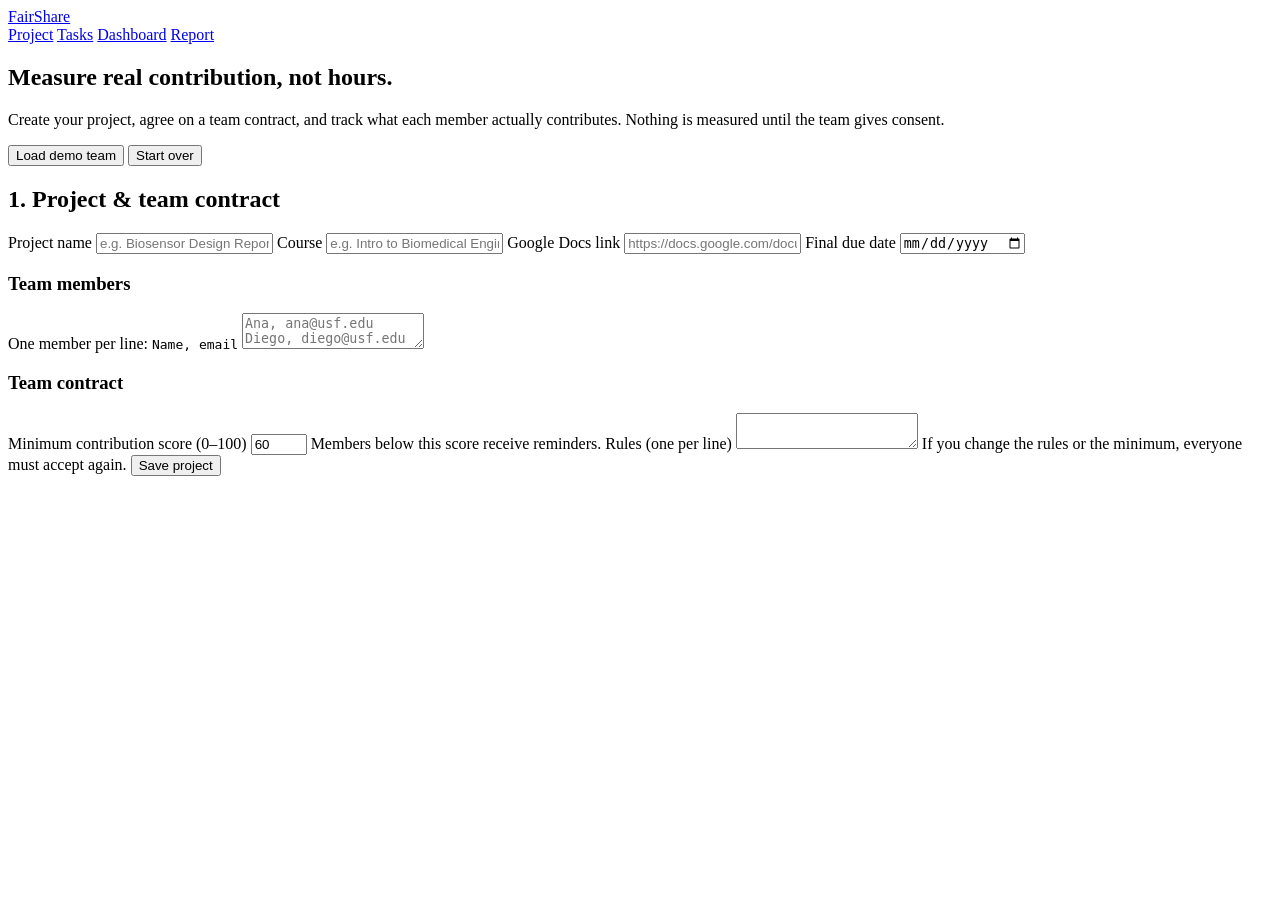
==== index.html @ 9cf21a39 "Add files via upload" ====
<!DOCTYPE html>
<html lang="en">
<head>
  <meta charset="UTF-8">
  <meta name="viewport" content="width=device-width, initial-scale=1.0">
  <title>FairShare – Project</title>
  <link rel="stylesheet" href="css/styles.css">
</head>
<body>
  <!-- Navegación: se repite igual en las 4 páginas (cambia solo la clase "active") -->
  <header class="site-header">
    <a class="logo" href="index.html">FairShare</a>
    <nav class="main-nav">
      <a href="index.html" class="active">Project</a>
      <a href="tasks.html">Tasks</a>
      <a href="dashboard.html">Dashboard</a>
      <a href="report.html">Report</a>
    </nav>
  </header>

  <main class="container">
    <section class="hero">
      <h1>Measure real contribution, not hours.</h1>
      <p>Create your project, agree on a team contract, and track what each member actually contributes.
         Nothing is measured until the team gives consent.</p>
      <div class="button-row">
        <button type="button" id="load-demo-btn" class="btn btn-secondary">Load demo team</button>
        <button type="button" id="reset-btn" class="btn btn-danger">Start over</button>
      </div>
    </section>

    <!-- Mensaje de éxito o error (oculto hasta que lo usemos) -->
    <p id="status-message" class="message" hidden></p>

    <!-- ===== Paso 1: datos del proyecto + reglas del contrato ===== -->
    <section class="card">
      <h2>1. Project &amp; team contract</h2>
      <form id="project-form">
        <div class="form-grid">
          <label>Project name
            <input type="text" id="project-name" required placeholder="e.g. Biosensor Design Report">
          </label>
          <label>Course
            <input type="text" id="project-course" placeholder="e.g. Intro to Biomedical Engineering">
          </label>
          <label>Google Docs link
            <input type="url" id="project-doc" placeholder="https://docs.google.com/document/d/...">
          </label>
          <label>Final due date
            <input type="date" id="project-due" required>
          </label>
        </div>

        <h3>Team members</h3>
        <label>One member per line: <code>Name, email</code>
          <textarea id="project-members" required placeholder="Ana, ana@usf.edu&#10;Diego, diego@usf.edu"></textarea>
        </label>

        <h3>Team contract</h3>
        <label>Minimum contribution score (0–100)
          <input type="number" id="contract-min" min="0" max="100" value="60" required>
          <span class="hint">Members below this score receive reminders.</span>
        </label>
        <label>Rules (one per line)
          <textarea id="contract-rules"></textarea>
          <span class="hint">If you change the rules or the minimum, everyone must accept again.</span>
        </label>

        <button type="submit" class="btn">Save project</button>
      </form>
    </section>

    <!-- ===== Paso 2: cada miembro acepta el contrato (consentimiento) ===== -->
    <section class="card" id="contract-section" hidden>
      <h2>2. Accept the team contract</h2>
      <p class="muted">Each member reads the rules and accepts them. Contribution tracking is only valid once everyone has accepted.</p>
      <ol id="contract-rules-list" class="rules-list"></ol>
      <ul id="acceptance-list" class="member-list"></ul>
      <p id="acceptance-summary"></p>
    </section>
  </main>

  <!--
    La lógica de esta página va aquí mismo, porque la estructura del proyecto
    no incluye un archivo js/index.js. Es un módulo ES igual que los otros.
  -->
  <script type="module">
    import { loadProject, saveProject, clearProject, createId } from "./js/storage.js";
    import { createDemoProject } from "./js/data.js";

    // Reglas sugeridas para un proyecto nuevo
    const DEFAULT_RULES = [
      "Each member reaches the minimum contribution score.",
      "Internal deadline: drafts are due 3 days before the final due date.",
      "If you can't finish a task, tell the team at least 24 hours before.",
      "Members below the minimum receive reminders; level 4 is shown in the final report."
    ];

    // ----- Referencias a elementos del HTML -----
    const form = document.getElementById("project-form");
    const nameInput = document.getElementById("project-name");
    const courseInput = document.getElementById("project-course");
    const docInput = document.getElementById("project-doc");
    const dueInput = document.getElementById("project-due");
    const membersInput = document.getElementById("project-members");
    const minInput = document.getElementById("contract-min");
    const rulesInput = document.getElementById("contract-rules");
    const messageEl = document.getElementById("status-message");
    const contractSection = document.getElementById("contract-section");
    const rulesList = document.getElementById("contract-rules-list");
    const acceptanceList = document.getElementById("acceptance-list");
    const acceptanceSummary = document.getElementById("acceptance-summary");

    // Muestra un mensaje arriba de la página (type: "success" o "error")
    function showMessage(text, type = "success") {
      messageEl.textContent = text;
      messageEl.className = `message ${type}`;
      messageEl.hidden = false;
    }

    // Convierte el texto "Nombre, email" (una línea por miembro) en una lista.
    // Si un miembro ya existía (mismo email o nombre), conserva su id
    // para no perder sus tareas, ediciones y evaluaciones.
    function parseMembers(text, existingMembers) {
      return text
        .split("\n")
        .map((line) => line.trim())
        .filter((line) => line !== "")
        .map((line) => {
          const [name, email = ""] = line.split(",").map((part) => part.trim());
          const existing = existingMembers.find(
            (m) => (email && m.email === email) || m.name === name
          );
          return { id: existing ? existing.id : createId("member"), name, email };
        });
    }

    // Convierte el textarea de reglas en un arreglo de strings
    function parseRules(text) {
      return text.split("\n").map((r) => r.trim()).filter((r) => r !== "");
    }

    // Llena el formulario con los datos del proyecto guardado
    function fillForm(project) {
      nameInput.value = project.name;
      courseInput.value = project.course;
      docInput.value = project.docUrl;
      dueInput.value = project.dueDate;
      membersInput.value = project.members
        .map((m) => (m.email ? `${m.name}, ${m.email}` : m.name))
        .join("\n");
      minInput.value = project.contract.minScore;
      rulesInput.value = project.contract.rules.join("\n");
    }

    // Deja el formulario vacío (con las reglas sugeridas)
    function resetForm() {
      form.reset();
      minInput.value = 60;
      rulesInput.value = DEFAULT_RULES.join("\n");
    }

    // Dibuja la sección del contrato: reglas + botón de aceptar por miembro
    function renderContract(project) {
      if (!project) {
        contractSection.hidden = true;
        return;
      }
      contractSection.hidden = false;

      // Reglas (usamos textContent para evitar inyectar HTML)
      rulesList.innerHTML = "";
      [`Minimum contribution score: ${project.contract.minScore}`, ...project.contract.rules]
        .forEach((rule) => {
          const li = document.createElement("li");
          li.textContent = rule;
          rulesList.appendChild(li);
        });

      // Un renglón por miembro
      acceptanceList.innerHTML = "";
      project.members.forEach((member) => {
        const accepted = project.contract.acceptedBy.includes(member.id);

        const li = document.createElement("li");
        const label = document.createElement("span");
        label.textContent = member.email ? `${member.name} (${member.email})` : member.name;

        const button = document.createElement("button");
        button.type = "button";
        button.className = accepted ? "btn btn-small btn-secondary" : "btn btn-small";
        button.textContent = accepted ? "Accepted ✓ (withdraw)" : "Accept contract";
        button.addEventListener("click", () => toggleAcceptance(member.id));

        li.append(label, button);
        acceptanceList.appendChild(li);
      });

      // Resumen: cuántos aceptaron
      const acceptedCount = project.contract.acceptedBy.length;
      const total = project.members.length;
      acceptanceSummary.textContent =
        acceptedCount === total
          ? `✅ All ${total} members accepted. Tracking is active.`
          : `${acceptedCount} of ${total} members accepted. Tracking starts when everyone accepts.`;
    }

    // Aceptar o retirar la aceptación de un miembro
    function toggleAcceptance(memberId) {
      const project = loadProject();
      const accepted = project.contract.acceptedBy;
      project.contract.acceptedBy = accepted.includes(memberId)
        ? accepted.filter((id) => id !== memberId)  // retirar
        : [...accepted, memberId];                 // aceptar
      saveProject(project);
      renderContract(project);
    }

    // ----- Guardar el formulario -----
    form.addEventListener("submit", (event) => {
      event.preventDefault(); // evita que la página se recargue

      const existing = loadProject();
      const members = parseMembers(membersInput.value, existing ? existing.members : []);
      if (members.length < 2) {
        showMessage("A team needs at least 2 members.", "error");
        return;
      }

      const minScore = Number(minInput.value);
      const rules = parseRules(rulesInput.value);

      // Si es la primera vez, creamos el proyecto con listas vacías
      const project = existing || {
        id: createId("project"),
        contract: { minScore, rules, acceptedBy: [] },
        tasks: [], edits: [], peerRatings: [], reminders: []
      };

      // Si cambió el contrato, todos deben volver a aceptarlo (consentimiento)
      const contractChanged =
        project.contract.minScore !== minScore ||
        JSON.stringify(project.contract.rules) !== JSON.stringify(rules);

      project.name = nameInput.value.trim();
      project.course = courseInput.value.trim();
      project.docUrl = docInput.value.trim();
      project.dueDate = dueInput.value;
      project.members = members;
      project.contract.minScore = minScore;
      project.contract.rules = rules;

      // Solo conservamos aceptaciones de miembros que siguen en el equipo
      const memberIds = members.map((m) => m.id);
      project.contract.acceptedBy = contractChanged
        ? []
        : project.contract.acceptedBy.filter((id) => memberIds.includes(id));

      saveProject(project);
      renderContract(project);
      showMessage(
        contractChanged && existing
          ? "Project saved. The contract changed, so everyone must accept it again."
          : "Project saved. Now each member accepts the contract below."
      );
    });

    // ----- Botón: cargar la demo -----
    document.getElementById("load-demo-btn").addEventListener("click", () => {
      if (loadProject() && !confirm("This will replace your current project. Continue?")) return;
      const demo = createDemoProject();
      saveProject(demo);
      fillForm(demo);
      renderContract(demo);
      showMessage("Demo team loaded: Ana, Sofía, Diego and Matías.");
    });

    // ----- Botón: empezar de cero -----
    document.getElementById("reset-btn").addEventListener("click", () => {
      if (!confirm("Delete the current project and all its data?")) return;
      clearProject();
      resetForm();
      renderContract(null);
      showMessage("Project deleted. You can start a new one.");
    });

    // ----- Al abrir la página: mostrar lo que ya está guardado -----
    const saved = loadProject();
    if (saved) {
      fillForm(saved);
      renderContract(saved);
    } else {
      resetForm();
    }
  </script>
</body>
</html>
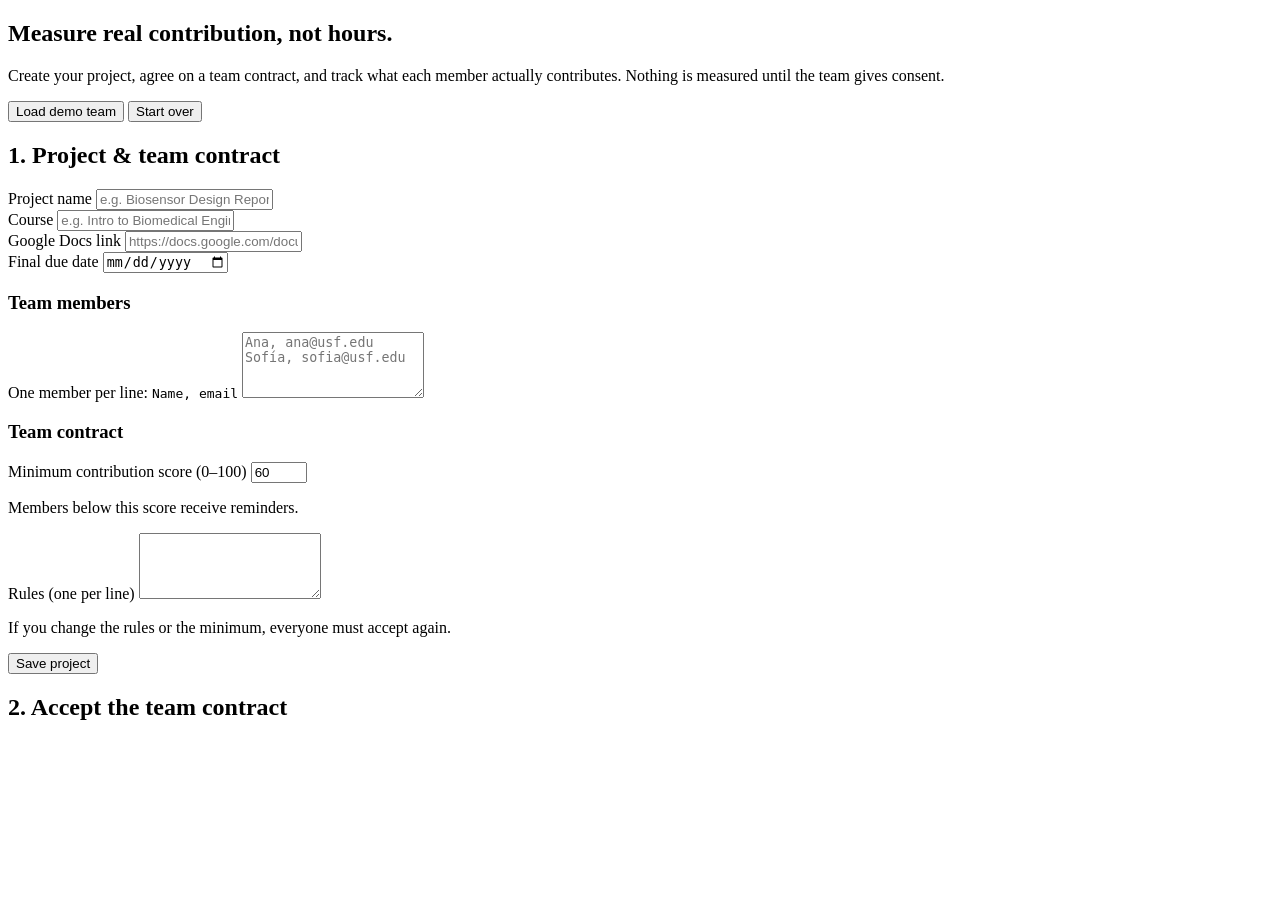
==== commit e24f0f4c: "Add files via upload" ====
--- a/index.html
+++ b/index.html
@@ -1,297 +1,76 @@
 <!DOCTYPE html>
 <html lang="en">
 <head>
-  <meta charset="UTF-8">
-  <meta name="viewport" content="width=device-width, initial-scale=1.0">
-  <title>FairShare – Project</title>
-  <link rel="stylesheet" href="css/styles.css">
+  <meta charset="UTF-8" />
+  <meta name="viewport" content="width=device-width, initial-scale=1.0" />
+  <title>FairShare · Measure real contribution</title>
+  <link rel="stylesheet" href="css/app-pages.css" />
 </head>
-<body>
-  <!-- Navegación: se repite igual en las 4 páginas (cambia solo la clase "active") -->
-  <header class="site-header">
-    <a class="logo" href="index.html">FairShare</a>
-    <nav class="main-nav">
-      <a href="index.html" class="active">Project</a>
-      <a href="tasks.html">Tasks</a>
-      <a href="dashboard.html">Dashboard</a>
-      <a href="report.html">Report</a>
-    </nav>
-  </header>
+<body class="fs-page">
+  <header id="fs-nav" class="fs-nav"></header>
 
-  <main class="container">
-    <section class="hero">
+  <main class="fs-main">
+    <section class="fs-hero">
       <h1>Measure real contribution, not hours.</h1>
-      <p>Create your project, agree on a team contract, and track what each member actually contributes.
-         Nothing is measured until the team gives consent.</p>
-      <div class="button-row">
-        <button type="button" id="load-demo-btn" class="btn btn-secondary">Load demo team</button>
-        <button type="button" id="reset-btn" class="btn btn-danger">Start over</button>
+      <p class="fs-sub">Create your project, agree on a team contract, and track what each member actually contributes. Nothing is measured until the team gives consent.</p>
+      <div class="fs-hero-actions">
+        <button id="load-demo" type="button" class="fs-btn fs-btn-outline">Load demo team</button>
+        <button id="start-over" type="button" class="fs-btn fs-btn-danger-outline">Start over</button>
       </div>
     </section>
 
-    <!-- Mensaje de éxito o error (oculto hasta que lo usemos) -->
-    <p id="status-message" class="message" hidden></p>
+    <div id="message"></div>
 
-    <!-- ===== Paso 1: datos del proyecto + reglas del contrato ===== -->
-    <section class="card">
+    <section class="fs-card">
       <h2>1. Project &amp; team contract</h2>
       <form id="project-form">
-        <div class="form-grid">
-          <label>Project name
-            <input type="text" id="project-name" required placeholder="e.g. Biosensor Design Report">
-          </label>
-          <label>Course
-            <input type="text" id="project-course" placeholder="e.g. Intro to Biomedical Engineering">
-          </label>
-          <label>Google Docs link
-            <input type="url" id="project-doc" placeholder="https://docs.google.com/document/d/...">
-          </label>
-          <label>Final due date
-            <input type="date" id="project-due" required>
-          </label>
+        <div class="fs-grid-2">
+          <div class="fs-field">
+            <label for="p-name">Project name</label>
+            <input id="p-name" class="fs-input" type="text" placeholder="e.g. Biosensor Design Report" required />
+          </div>
+          <div class="fs-field">
+            <label for="p-course">Course</label>
+            <input id="p-course" class="fs-input" type="text" placeholder="e.g. Intro to Biomedical Engineering" />
+          </div>
+          <div class="fs-field">
+            <label for="p-doc">Google Docs link</label>
+            <input id="p-doc" class="fs-input" type="url" placeholder="https://docs.google.com/document/d/..." />
+          </div>
+          <div class="fs-field">
+            <label for="p-due">Final due date</label>
+            <input id="p-due" class="fs-input" type="date" />
+          </div>
         </div>
 
         <h3>Team members</h3>
-        <label>One member per line: <code>Name, email</code>
-          <textarea id="project-members" required placeholder="Ana, ana@usf.edu&#10;Diego, diego@usf.edu"></textarea>
-        </label>
+        <div class="fs-field">
+          <label for="p-members">One member per line: <code>Name, email</code></label>
+          <textarea id="p-members" class="fs-input fs-area" rows="4" placeholder="Ana, ana@usf.edu&#10;Sofía, sofia@usf.edu" required></textarea>
+        </div>
 
         <h3>Team contract</h3>
-        <label>Minimum contribution score (0–100)
-          <input type="number" id="contract-min" min="0" max="100" value="60" required>
-          <span class="hint">Members below this score receive reminders.</span>
-        </label>
-        <label>Rules (one per line)
-          <textarea id="contract-rules"></textarea>
-          <span class="hint">If you change the rules or the minimum, everyone must accept again.</span>
-        </label>
+        <div class="fs-field">
+          <label for="p-min">Minimum contribution score (0–100)</label>
+          <input id="p-min" class="fs-input" type="number" min="0" max="100" value="60" />
+          <p class="fs-hint">Members below this score receive reminders.</p>
+        </div>
+        <div class="fs-field">
+          <label for="p-rules">Rules (one per line)</label>
+          <textarea id="p-rules" class="fs-input fs-area" rows="4"></textarea>
+          <p class="fs-hint">If you change the rules or the minimum, everyone must accept again.</p>
+        </div>
 
-        <button type="submit" class="btn">Save project</button>
+        <button type="submit" class="fs-btn">Save project</button>
       </form>
     </section>
 
-    <!-- ===== Paso 2: cada miembro acepta el contrato (consentimiento) ===== -->
-    <section class="card" id="contract-section" hidden>
+    <section class="fs-card">
       <h2>2. Accept the team contract</h2>
-      <p class="muted">Each member reads the rules and accepts them. Contribution tracking is only valid once everyone has accepted.</p>
-      <ol id="contract-rules-list" class="rules-list"></ol>
-      <ul id="acceptance-list" class="member-list"></ul>
-      <p id="acceptance-summary"></p>
+      <div id="contract"></div>
     </section>
   </main>
 
-  <!--
-    La lógica de esta página va aquí mismo, porque la estructura del proyecto
-    no incluye un archivo js/index.js. Es un módulo ES igual que los otros.
-  -->
-  <script type="module">
-    import { loadProject, saveProject, clearProject, createId } from "./js/storage.js";
-    import { createDemoProject } from "./js/data.js";
-
-    // Reglas sugeridas para un proyecto nuevo
-    const DEFAULT_RULES = [
-      "Each member reaches the minimum contribution score.",
-      "Internal deadline: drafts are due 3 days before the final due date.",
-      "If you can't finish a task, tell the team at least 24 hours before.",
-      "Members below the minimum receive reminders; level 4 is shown in the final report."
-    ];
-
-    // ----- Referencias a elementos del HTML -----
-    const form = document.getElementById("project-form");
-    const nameInput = document.getElementById("project-name");
-    const courseInput = document.getElementById("project-course");
-    const docInput = document.getElementById("project-doc");
-    const dueInput = document.getElementById("project-due");
-    const membersInput = document.getElementById("project-members");
-    const minInput = document.getElementById("contract-min");
-    const rulesInput = document.getElementById("contract-rules");
-    const messageEl = document.getElementById("status-message");
-    const contractSection = document.getElementById("contract-section");
-    const rulesList = document.getElementById("contract-rules-list");
-    const acceptanceList = document.getElementById("acceptance-list");
-    const acceptanceSummary = document.getElementById("acceptance-summary");
-
-    // Muestra un mensaje arriba de la página (type: "success" o "error")
-    function showMessage(text, type = "success") {
-      messageEl.textContent = text;
-      messageEl.className = `message ${type}`;
-      messageEl.hidden = false;
-    }
-
-    // Convierte el texto "Nombre, email" (una línea por miembro) en una lista.
-    // Si un miembro ya existía (mismo email o nombre), conserva su id
-    // para no perder sus tareas, ediciones y evaluaciones.
-    function parseMembers(text, existingMembers) {
-      return text
-        .split("\n")
-        .map((line) => line.trim())
-        .filter((line) => line !== "")
-        .map((line) => {
-          const [name, email = ""] = line.split(",").map((part) => part.trim());
-          const existing = existingMembers.find(
-            (m) => (email && m.email === email) || m.name === name
-          );
-          return { id: existing ? existing.id : createId("member"), name, email };
-        });
-    }
-
-    // Convierte el textarea de reglas en un arreglo de strings
-    function parseRules(text) {
-      return text.split("\n").map((r) => r.trim()).filter((r) => r !== "");
-    }
-
-    // Llena el formulario con los datos del proyecto guardado
-    function fillForm(project) {
-      nameInput.value = project.name;
-      courseInput.value = project.course;
-      docInput.value = project.docUrl;
-      dueInput.value = project.dueDate;
-      membersInput.value = project.members
-        .map((m) => (m.email ? `${m.name}, ${m.email}` : m.name))
-        .join("\n");
-      minInput.value = project.contract.minScore;
-      rulesInput.value = project.contract.rules.join("\n");
-    }
-
-    // Deja el formulario vacío (con las reglas sugeridas)
-    function resetForm() {
-      form.reset();
-      minInput.value = 60;
-      rulesInput.value = DEFAULT_RULES.join("\n");
-    }
-
-    // Dibuja la sección del contrato: reglas + botón de aceptar por miembro
-    function renderContract(project) {
-      if (!project) {
-        contractSection.hidden = true;
-        return;
-      }
-      contractSection.hidden = false;
-
-      // Reglas (usamos textContent para evitar inyectar HTML)
-      rulesList.innerHTML = "";
-      [`Minimum contribution score: ${project.contract.minScore}`, ...project.contract.rules]
-        .forEach((rule) => {
-          const li = document.createElement("li");
-          li.textContent = rule;
-          rulesList.appendChild(li);
-        });
-
-      // Un renglón por miembro
-      acceptanceList.innerHTML = "";
-      project.members.forEach((member) => {
-        const accepted = project.contract.acceptedBy.includes(member.id);
-
-        const li = document.createElement("li");
-        const label = document.createElement("span");
-        label.textContent = member.email ? `${member.name} (${member.email})` : member.name;
-
-        const button = document.createElement("button");
-        button.type = "button";
-        button.className = accepted ? "btn btn-small btn-secondary" : "btn btn-small";
-        button.textContent = accepted ? "Accepted ✓ (withdraw)" : "Accept contract";
-        button.addEventListener("click", () => toggleAcceptance(member.id));
-
-        li.append(label, button);
-        acceptanceList.appendChild(li);
-      });
-
-      // Resumen: cuántos aceptaron
-      const acceptedCount = project.contract.acceptedBy.length;
-      const total = project.members.length;
-      acceptanceSummary.textContent =
-        acceptedCount === total
-          ? `✅ All ${total} members accepted. Tracking is active.`
-          : `${acceptedCount} of ${total} members accepted. Tracking starts when everyone accepts.`;
-    }
-
-    // Aceptar o retirar la aceptación de un miembro
-    function toggleAcceptance(memberId) {
-      const project = loadProject();
-      const accepted = project.contract.acceptedBy;
-      project.contract.acceptedBy = accepted.includes(memberId)
-        ? accepted.filter((id) => id !== memberId)  // retirar
-        : [...accepted, memberId];                 // aceptar
-      saveProject(project);
-      renderContract(project);
-    }
-
-    // ----- Guardar el formulario -----
-    form.addEventListener("submit", (event) => {
-      event.preventDefault(); // evita que la página se recargue
-
-      const existing = loadProject();
-      const members = parseMembers(membersInput.value, existing ? existing.members : []);
-      if (members.length < 2) {
-        showMessage("A team needs at least 2 members.", "error");
-        return;
-      }
-
-      const minScore = Number(minInput.value);
-      const rules = parseRules(rulesInput.value);
-
-      // Si es la primera vez, creamos el proyecto con listas vacías
-      const project = existing || {
-        id: createId("project"),
-        contract: { minScore, rules, acceptedBy: [] },
-        tasks: [], edits: [], peerRatings: [], reminders: []
-      };
-
-      // Si cambió el contrato, todos deben volver a aceptarlo (consentimiento)
-      const contractChanged =
-        project.contract.minScore !== minScore ||
-        JSON.stringify(project.contract.rules) !== JSON.stringify(rules);
-
-      project.name = nameInput.value.trim();
-      project.course = courseInput.value.trim();
-      project.docUrl = docInput.value.trim();
-      project.dueDate = dueInput.value;
-      project.members = members;
-      project.contract.minScore = minScore;
-      project.contract.rules = rules;
-
-      // Solo conservamos aceptaciones de miembros que siguen en el equipo
-      const memberIds = members.map((m) => m.id);
-      project.contract.acceptedBy = contractChanged
-        ? []
-        : project.contract.acceptedBy.filter((id) => memberIds.includes(id));
-
-      saveProject(project);
-      renderContract(project);
-      showMessage(
-        contractChanged && existing
-          ? "Project saved. The contract changed, so everyone must accept it again."
-          : "Project saved. Now each member accepts the contract below."
-      );
-    });
-
-    // ----- Botón: cargar la demo -----
-    document.getElementById("load-demo-btn").addEventListener("click", () => {
-      if (loadProject() && !confirm("This will replace your current project. Continue?")) return;
-      const demo = createDemoProject();
-      saveProject(demo);
-      fillForm(demo);
-      renderContract(demo);
-      showMessage("Demo team loaded: Ana, Sofía, Diego and Matías.");
-    });
-
-    // ----- Botón: empezar de cero -----
-    document.getElementById("reset-btn").addEventListener("click", () => {
-      if (!confirm("Delete the current project and all its data?")) return;
-      clearProject();
-      resetForm();
-      renderContract(null);
-      showMessage("Project deleted. You can start a new one.");
-    });
-
-    // ----- Al abrir la página: mostrar lo que ya está guardado -----
-    const saved = loadProject();
-    if (saved) {
-      fillForm(saved);
-      renderContract(saved);
-    } else {
-      resetForm();
-    }
-  </script>
+  <script type="module" src="js/project.js"></script>
 </body>
 </html>
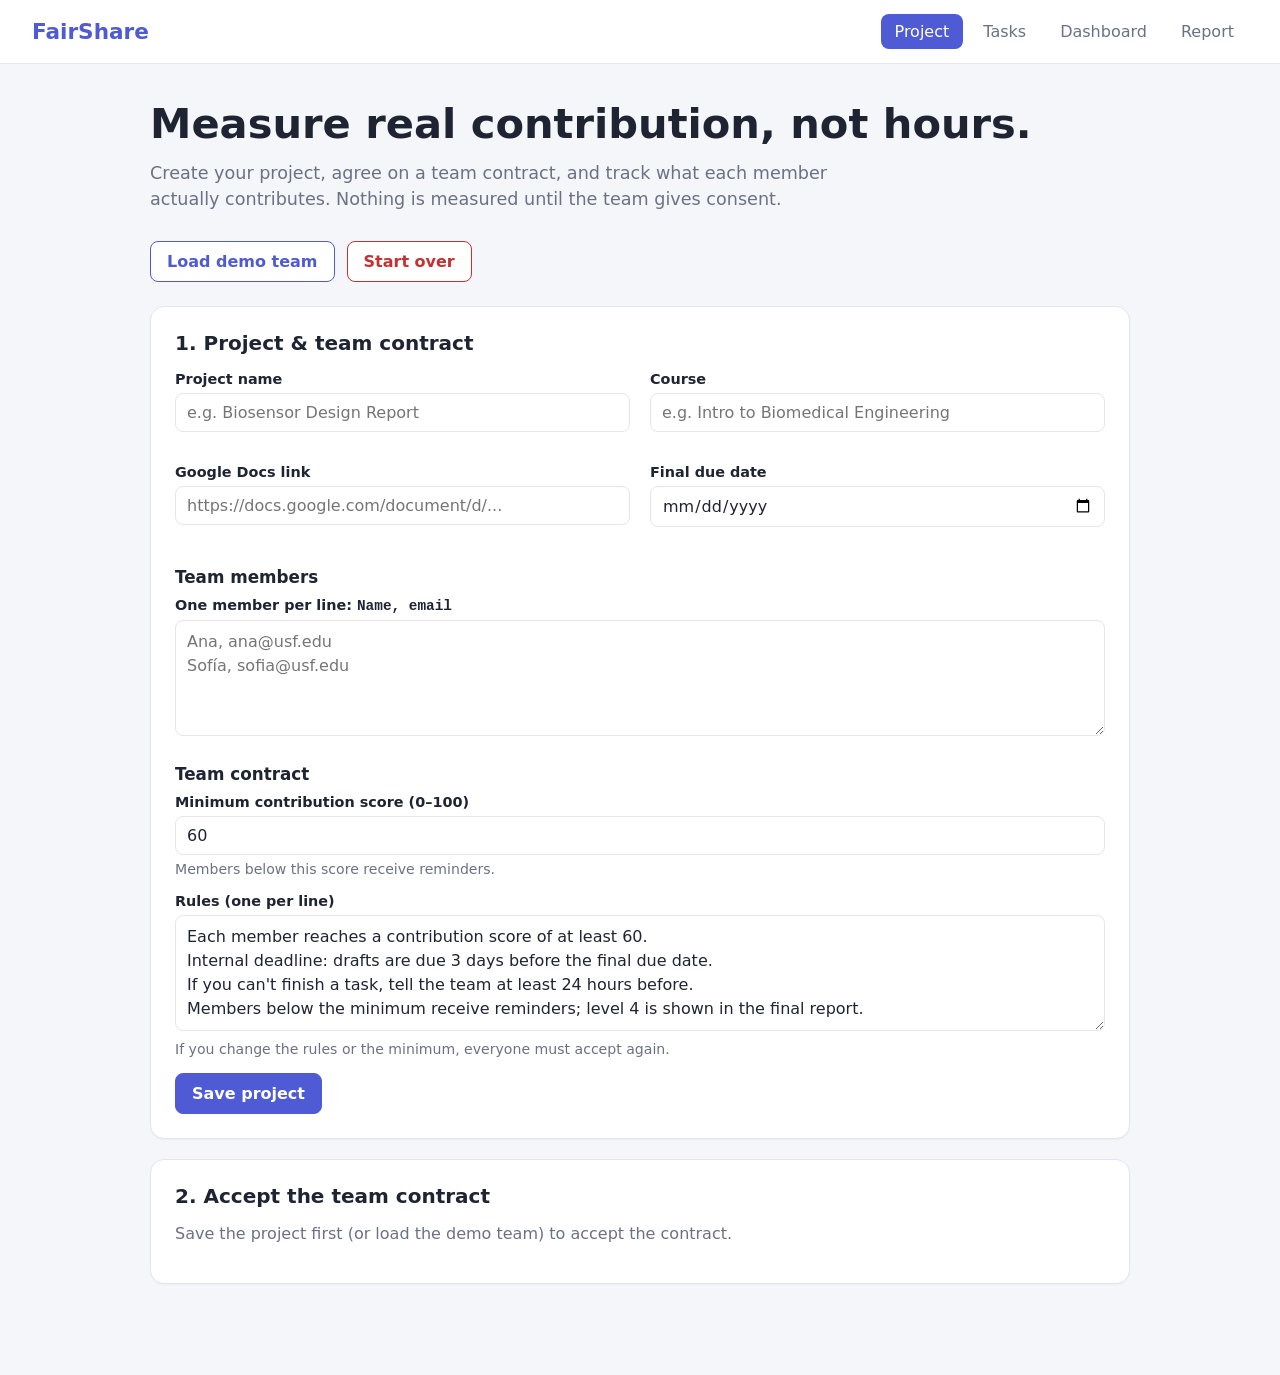
==== commit f4e59520: "Add files via upload" ====
--- a/index.html
+++ b/index.html
@@ -4,7 +4,7 @@
   <meta charset="UTF-8" />
   <meta name="viewport" content="width=device-width, initial-scale=1.0" />
   <title>FairShare · Measure real contribution</title>
-  <link rel="stylesheet" href="css/app-pages.css" />
+  <link rel="stylesheet" href="app-pages.css" />
 </head>
 <body class="fs-page">
   <header id="fs-nav" class="fs-nav"></header>
@@ -71,6 +71,6 @@
     </section>
   </main>
 
-  <script type="module" src="js/project.js"></script>
+  <script type="module" src="project.js"></script>
 </body>
 </html>
--- a/app-pages.css
+++ b/app-pages.css
@@ -0,0 +1,186 @@
+/* app-pages.css — Estilos de Tasks, Dashboard y Report.
+   Todas las clases empiezan con "fs-" para no chocar con styles.css. */
+
+:root {
+  --fs-primary: #4f5bd5;
+  --fs-primary-dark: #3e49b8;
+  --fs-bg: #f5f6fa;
+  --fs-border: #e4e6ef;
+  --fs-text: #1f2433;
+  --fs-muted: #6b7185;
+  --fs-ok: #2f855a;
+  --fs-ok-bg: #e6f4ea;
+  --fs-risk: #b7791f;
+  --fs-risk-bg: #fdf3dc;
+  --fs-below: #c53030;
+  --fs-below-bg: #fde8e8;
+}
+
+body.fs-page {
+  margin: 0;
+  background: var(--fs-bg);
+  color: var(--fs-text);
+  font-family: system-ui, -apple-system, "Segoe UI", Roboto, sans-serif;
+}
+
+/* ---------- Navbar ---------- */
+.fs-nav {
+  display: flex; justify-content: space-between; align-items: center;
+  padding: 14px 32px; background: #fff; border-bottom: 1px solid var(--fs-border);
+  position: sticky; top: 0; z-index: 10;
+}
+.fs-brand { font-weight: 700; font-size: 1.35rem; color: var(--fs-primary); text-decoration: none; }
+.fs-nav nav { display: flex; gap: 6px; }
+.fs-nav nav a {
+  padding: 8px 14px; border-radius: 8px; color: var(--fs-muted);
+  text-decoration: none; font-weight: 500;
+}
+.fs-nav nav a:hover { color: var(--fs-text); }
+.fs-nav nav a.active { background: var(--fs-primary); color: #fff; }
+
+/* ---------- Layout ---------- */
+.fs-main { max-width: 980px; margin: 0 auto; padding: 36px 20px 72px; }
+.fs-title { font-size: 2.2rem; margin: 0 0 8px; }
+.fs-sub { color: var(--fs-muted); margin: 0 0 28px; line-height: 1.5; max-width: 720px; }
+.fs-card {
+  background: #fff; border: 1px solid var(--fs-border); border-radius: 14px;
+  padding: 24px; margin-bottom: 20px; box-shadow: 0 1px 2px rgba(16, 24, 40, .04);
+}
+.fs-card h2 { margin: 0 0 16px; font-size: 1.25rem; }
+.fs-card h3 { margin: 24px 0 10px; font-size: 1.05rem; }
+.fs-card-head {
+  display: flex; justify-content: space-between; align-items: center;
+  gap: 12px; flex-wrap: wrap; margin-bottom: 14px;
+}
+.fs-card-head h2 { margin: 0; }
+.fs-muted { color: var(--fs-muted); }
+.fs-small { font-size: .85rem; }
+.fs-empty { text-align: center; padding: 48px 24px; }
+.fs-text-below { color: var(--fs-below); }
+
+/* ---------- Forms & buttons ---------- */
+.fs-form-row { display: grid; grid-template-columns: 2fr 1fr 1fr auto; gap: 12px; align-items: end; }
+.fs-field label { display: block; font-weight: 600; font-size: .9rem; margin-bottom: 6px; }
+.fs-input, .fs-select, .fs-textarea {
+  width: 100%; box-sizing: border-box; padding: 9px 11px;
+  border: 1px solid var(--fs-border); border-radius: 8px; font: inherit; background: #fff; color: inherit;
+}
+.fs-input:focus, .fs-select:focus, .fs-textarea:focus { outline: 2px solid #c7cdfc; border-color: var(--fs-primary); }
+.fs-textarea { min-height: 110px; font-family: ui-monospace, monospace; font-size: .9rem; margin: 8px 0 12px; }
+.fs-btn {
+  display: inline-block; padding: 10px 16px; border-radius: 8px;
+  border: 1px solid var(--fs-primary); background: var(--fs-primary); color: #fff;
+  font: inherit; font-weight: 600; cursor: pointer; text-decoration: none; white-space: nowrap;
+}
+.fs-btn:hover { background: var(--fs-primary-dark); }
+.fs-btn:disabled { opacity: .55; cursor: not-allowed; }
+.fs-btn-outline { background: #fff; color: var(--fs-primary); }
+.fs-btn-outline:hover { background: #eef0fc; }
+.fs-btn-sm { padding: 6px 12px; font-size: .85rem; }
+.fs-btn-danger-text { background: none; border: none; color: var(--fs-below); cursor: pointer; font: inherit; }
+
+/* ---------- Tables ---------- */
+.fs-table-wrap { overflow-x: auto; }
+.fs-table { width: 100%; border-collapse: collapse; }
+.fs-table th, .fs-table td { padding: 10px 8px; border-bottom: 1px solid var(--fs-border); text-align: left; vertical-align: middle; }
+.fs-table th { font-size: .78rem; text-transform: uppercase; letter-spacing: .04em; color: var(--fs-muted); }
+.fs-table tr.done .task-title { text-decoration: line-through; color: var(--fs-muted); }
+.fs-table .fs-select, .fs-table .fs-input { padding: 6px 8px; }
+.fs-table tr.below-row { background: var(--fs-below-bg); }
+
+/* ---------- Badges & banners ---------- */
+.fs-badge { display: inline-block; padding: 3px 10px; border-radius: 999px; font-size: .78rem; font-weight: 600; white-space: nowrap; }
+.fs-badge.ok { background: var(--fs-ok-bg); color: var(--fs-ok); }
+.fs-badge.at-risk { background: var(--fs-risk-bg); color: var(--fs-risk); }
+.fs-badge.below { background: var(--fs-below-bg); color: var(--fs-below); }
+.fs-banner { padding: 14px 18px; border-radius: 10px; margin: 0 0 20px; font-weight: 500; }
+.fs-banner.ok { background: var(--fs-ok-bg); color: var(--fs-ok); }
+.fs-banner.warn { background: var(--fs-risk-bg); color: #8a5a12; }
+.fs-banner a { color: inherit; }
+
+/* ---------- Dashboard ---------- */
+.fs-stats { display: grid; grid-template-columns: repeat(3, 1fr); gap: 16px; margin-bottom: 20px; }
+.fs-stat { background: #fff; border: 1px solid var(--fs-border); border-radius: 14px; padding: 18px 20px; }
+.fs-stat-value { font-size: 1.9rem; font-weight: 700; }
+.fs-stat-label { color: var(--fs-muted); font-size: .9rem; }
+.fs-members { display: grid; grid-template-columns: repeat(auto-fill, minmax(280px, 1fr)); gap: 16px; margin-bottom: 20px; }
+.fs-member {
+  background: #fff; border: 1px solid var(--fs-border); border-top: 5px solid var(--fs-ok);
+  border-radius: 14px; padding: 20px;
+}
+.fs-member.at-risk { border-top-color: #d69e2e; }
+.fs-member.below { border-top-color: #e53e3e; }
+.fs-member-head { display: flex; justify-content: space-between; align-items: center; gap: 8px; }
+.fs-member-head h3 { margin: 0; font-size: 1.15rem; }
+.fs-score { font-size: 2.6rem; font-weight: 800; margin: 10px 0 8px; }
+.fs-score span { font-size: 1rem; color: var(--fs-muted); font-weight: 500; }
+.fs-meter { position: relative; height: 10px; background: #eceef5; border-radius: 999px; margin-bottom: 18px; }
+.fs-meter-fill { height: 100%; border-radius: 999px; background: #38a169; transition: width .3s; }
+.fs-meter-fill.at-risk { background: #d69e2e; }
+.fs-meter-fill.below { background: #e53e3e; }
+.fs-meter-min { position: absolute; top: -4px; bottom: -4px; width: 2px; background: var(--fs-text); }
+.fs-bar { margin-bottom: 10px; }
+.fs-bar-label { display: flex; justify-content: space-between; font-size: .85rem; margin-bottom: 4px; gap: 8px; }
+.fs-bar-label span:last-child { color: var(--fs-muted); }
+.fs-bar-track { height: 6px; background: #eceef5; border-radius: 999px; }
+.fs-bar-fill { height: 100%; background: var(--fs-primary); border-radius: 999px; transition: width .3s; }
+.fs-reminders { display: flex; align-items: center; gap: 8px; font-size: .85rem; margin-top: 14px; }
+.fs-reminder-dots { display: flex; gap: 4px; }
+.fs-dot { width: 10px; height: 10px; border-radius: 50%; background: var(--fs-border); }
+.fs-dot.on { background: var(--fs-below); }
+.fs-member-actions { display: flex; gap: 8px; flex-wrap: wrap; margin-top: 14px; }
+.fs-import summary { cursor: pointer; }
+.fs-import p { margin: 12px 0 0; }
+
+/* ---------- Toast ---------- */
+#fs-toast { position: fixed; right: 20px; bottom: 20px; display: flex; flex-direction: column; gap: 10px; z-index: 100; max-width: 380px; }
+.fs-toast {
+  background: var(--fs-text); color: #fff; padding: 14px 16px; border-radius: 10px;
+  box-shadow: 0 8px 24px rgba(0, 0, 0, .18); font-size: .92rem; line-height: 1.45;
+}
+.fs-toast a { color: #c7cdfc; }
+
+/* ---------- Report ---------- */
+.fs-reviewer { max-width: 320px; margin-bottom: 12px; }
+.fs-peer-row { display: flex; justify-content: space-between; align-items: center; padding: 10px 0; border-bottom: 1px solid var(--fs-border); gap: 12px; }
+.fs-rating { display: flex; gap: 6px; }
+.fs-rating button {
+  width: 38px; height: 38px; border-radius: 8px; border: 1px solid var(--fs-border);
+  background: #fff; cursor: pointer; font: inherit; font-weight: 600; color: var(--fs-text);
+}
+.fs-rating button:hover { border-color: var(--fs-primary); }
+.fs-rating button.selected { background: var(--fs-primary); color: #fff; border-color: var(--fs-primary); }
+.fs-report-meta { display: grid; grid-template-columns: repeat(3, 1fr); gap: 14px 24px; margin-bottom: 8px; }
+.fs-rules { padding-left: 20px; line-height: 1.6; margin: 0 0 8px; }
+.fs-notes { line-height: 1.6; color: var(--fs-below); padding-left: 20px; }
+
+/* ---------- Responsive ---------- */
+@media (max-width: 760px) {
+  .fs-form-row, .fs-stats, .fs-report-meta { grid-template-columns: 1fr; }
+  .fs-nav { flex-direction: column; gap: 10px; padding: 12px 16px; }
+  .fs-title { font-size: 1.8rem; }
+}
+
+/* ---------- Print (Report → PDF) ---------- */
+@media print {
+  .fs-nav, .no-print, #fs-toast { display: none !important; }
+  body.fs-page { background: #fff; }
+  .fs-main { padding: 0; max-width: none; }
+  .fs-card { border: none; box-shadow: none; padding: 0; }
+  .fs-table tr.below-row, .fs-badge { -webkit-print-color-adjust: exact; print-color-adjust: exact; }
+}
+
+/* ---------- Project page (index.html) ---------- */
+.fs-hero h1 { font-size: 2.6rem; margin: 0 0 12px; line-height: 1.15; }
+.fs-hero .fs-sub { font-size: 1.1rem; }
+.fs-hero-actions { display: flex; gap: 12px; flex-wrap: wrap; margin-bottom: 24px; }
+.fs-btn-danger-outline { background: #fff; color: var(--fs-below); border-color: var(--fs-below); }
+.fs-btn-danger-outline:hover { background: var(--fs-below-bg); }
+.fs-grid-2 { display: grid; grid-template-columns: 1fr 1fr; gap: 16px 20px; }
+.fs-field { margin-bottom: 16px; }
+.fs-area { resize: vertical; line-height: 1.5; }
+.fs-hint { color: var(--fs-muted); font-size: .88rem; margin: 6px 0 0; }
+.fs-accept-row { display: flex; justify-content: space-between; align-items: center; gap: 12px; padding: 12px 0; border-bottom: 1px solid var(--fs-border); }
+.fs-contract-status { margin: 16px 0 0; }
+.fs-contract-status a { color: var(--fs-primary); font-weight: 600; }
+@media (max-width: 760px) { .fs-grid-2 { grid-template-columns: 1fr; } .fs-hero h1 { font-size: 2rem; } }
